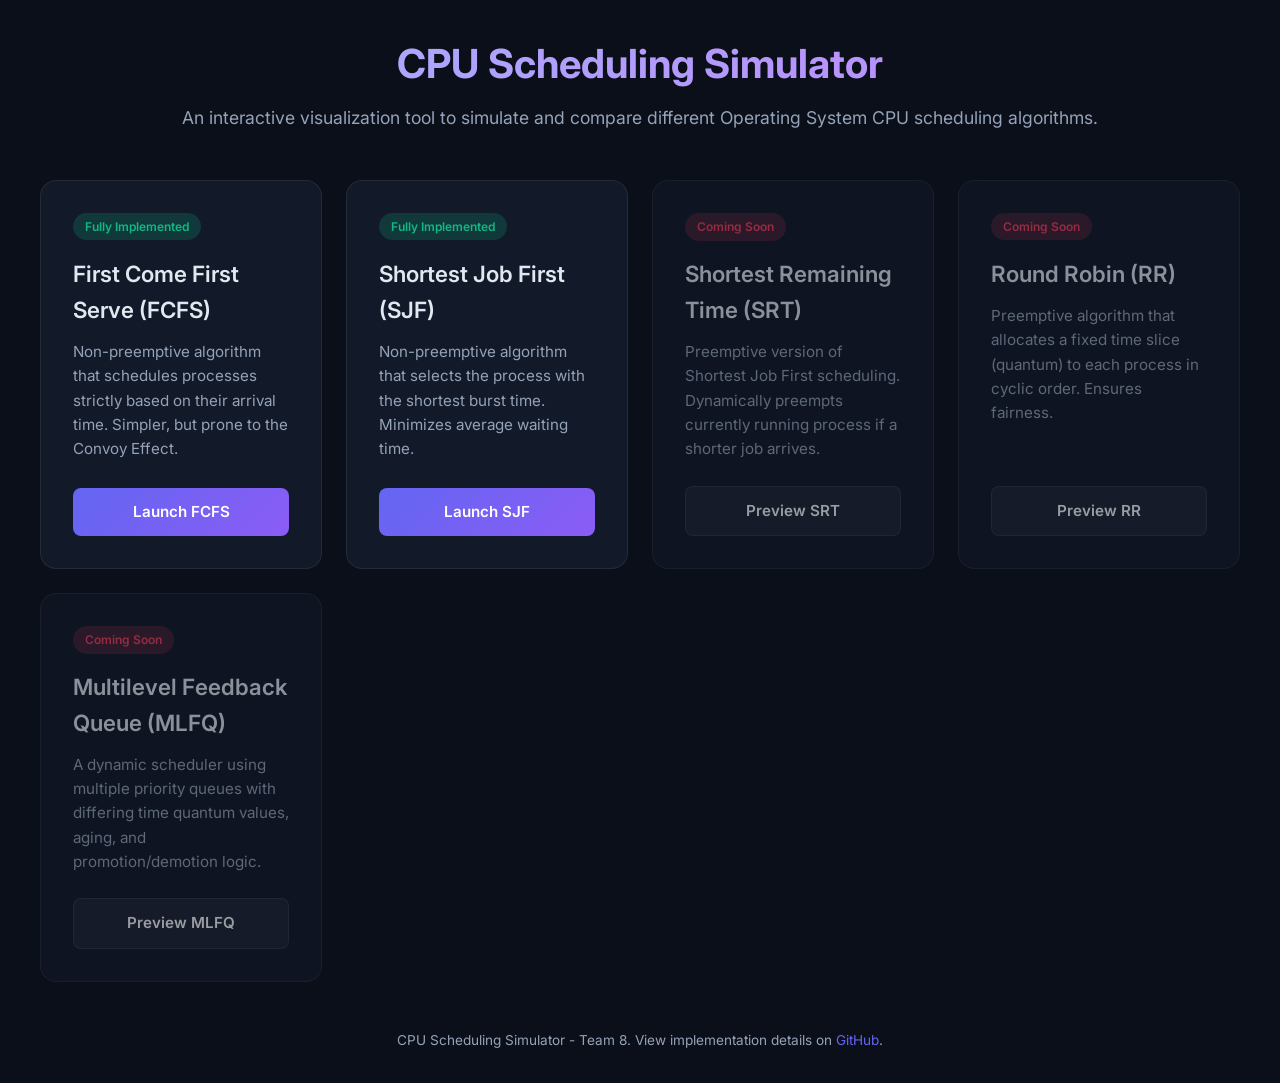
==== index.html @ c19ec9e0 "#" ====
<!DOCTYPE html>
<html lang="en">

<head>
    <meta charset="UTF-8">
    <meta name="viewport" content="width=device-width, initial-scale=1.0">
    <title>CPU Scheduling Simulator</title>
    <link rel="stylesheet" href="UI/style.css">
</head>

<body>
    <div class="container">
        <header>
            <h1>CPU Scheduling Simulator</h1>
            <p class="subtitle">An interactive visualization tool to simulate and compare different Operating System CPU
                scheduling algorithms.</p>
        </header>

        <main>
            <section class="grid-dashboard">
                <!-- FCFS Card -->
                <div class="card">
                    <div>
                        <span class="badge badge-active">Fully Implemented</span>
                        <h2 class="card-title">First Come First Serve (FCFS)</h2>
                        <p class="card-desc">Non-preemptive algorithm that schedules processes strictly based on their
                            arrival time. Simpler, but prone to the Convoy Effect.</p>
                    </div>
                    <a href="UI/FCFS.html" class="btn btn-primary">Launch FCFS</a>
                </div>

                <!-- SJF Card -->
                <div class="card">
                    <div>
                        <span class="badge badge-active">Fully Implemented</span>
                        <h2 class="card-title">Shortest Job First (SJF)</h2>
                        <p class="card-desc">Non-preemptive algorithm that selects the process with the shortest burst
                            time. Minimizes average waiting time.</p>
                    </div>
                    <a href="UI/SJF.html" class="btn btn-primary">Launch SJF</a>
                </div>

                <!-- SRT Card -->
                <div class="card disabled">
                    <div>
                        <span class="badge badge-soon">Coming Soon</span>
                        <h2 class="card-title">Shortest Remaining Time (SRT)</h2>
                        <p class="card-desc">Preemptive version of Shortest Job First scheduling. Dynamically preempts
                            currently running process if a shorter job arrives.</p>
                    </div>
                    <a href="UI/SRT.html" class="btn btn-secondary">Preview SRT</a>
                </div>

                <!-- RR Card -->
                <div class="card disabled">
                    <div>
                        <span class="badge badge-soon">Coming Soon</span>
                        <h2 class="card-title">Round Robin (RR)</h2>
                        <p class="card-desc">Preemptive algorithm that allocates a fixed time slice (quantum) to each
                            process in cyclic order. Ensures fairness.</p>
                    </div>
                    <a href="UI/RR.html" class="btn btn-secondary">Preview RR</a>
                </div>

                <!-- MLFQ Card -->
                <div class="card disabled">
                    <div>
                        <span class="badge badge-soon">Coming Soon</span>
                        <h2 class="card-title">Multilevel Feedback Queue (MLFQ)</h2>
                        <p class="card-desc">A dynamic scheduler using multiple priority queues with differing time
                            quantum values, aging, and promotion/demotion logic.</p>
                    </div>
                    <a href="UI/MLFQ.html" class="btn btn-secondary">Preview MLFQ</a>
                </div>
            </section>
        </main>

        <footer>
            <p>CPU Scheduling Simulator - Team 8. View implementation details on <a href="https://github.com/"
                    target="_blank">GitHub</a>.</p>
        </footer>
    </div>
</body>

</html>
---- UI/style.css ----
@import url('https://fonts.googleapis.com/css2?family=Inter:wght@300;400;500;600;700&display=swap');

:root {
    --bg-primary: #0b0f19;
    --bg-secondary: rgba(22, 30, 49, 0.7);
    --border-color: rgba(255, 255, 255, 0.08);
    --text-primary: #f8fafc;
    --text-secondary: #94a3b8;
    --accent-blue: #3b82f6;
    --accent-purple: #8b5cf6;
    --accent-indigo: #6366f1;
    --accent-emerald: #10b981;
    --accent-rose: #f43f5e;
    
    --card-gradient: linear-gradient(135deg, rgba(99, 102, 241, 0.15) 0%, rgba(139, 92, 246, 0.15) 100%);
    --button-gradient: linear-gradient(135deg, #6366f1 0%, #8b5cf6 100%);
}

* {
    box-sizing: border-box;
    margin: 0;
    padding: 0;
}

body {
    font-family: 'Inter', sans-serif;
    background-color: var(--bg-primary);
    color: var(--text-primary);
    line-height: 1.6;
    min-height: 100vh;
    padding: 2rem 1rem;
    display: flex;
    flex-direction: column;
    align-items: center;
}

.container {
    width: 100%;
    max-width: 1200px;
    margin: 0 auto;
}

/* Header & Typography */
header {
    text-align: center;
    margin-bottom: 3rem;
}

h1 {
    font-size: 2.5rem;
    font-weight: 700;
    background: linear-gradient(to right, #a5b4fc, #c084fc);
    -webkit-background-clip: text;
    -webkit-text-fill-color: transparent;
    margin-bottom: 0.5rem;
}

h2 {
    font-size: 1.8rem;
    color: #e2e8f0;
    margin-bottom: 1.5rem;
}

p.subtitle {
    color: var(--text-secondary);
    font-size: 1.1rem;
}

/* Back Button */
.btn-back {
    display: inline-flex;
    align-items: center;
    text-decoration: none;
    color: var(--text-secondary);
    font-weight: 500;
    margin-bottom: 1.5rem;
    transition: color 0.2s ease;
}

.btn-back:hover {
    color: var(--text-primary);
}

.btn-back svg {
    margin-right: 0.5rem;
    width: 18px;
    height: 18px;
}

/* Cards & Layout */
.grid-dashboard {
    display: grid;
    grid-template-columns: repeat(auto-fit, minmax(280px, 1fr));
    gap: 1.5rem;
    margin-top: 2rem;
}

.card {
    background: var(--bg-secondary);
    backdrop-filter: blur(12px);
    -webkit-backdrop-filter: blur(12px);
    border: 1px solid var(--border-color);
    border-radius: 16px;
    padding: 2rem;
    transition: transform 0.3s ease, border-color 0.3s ease, box-shadow 0.3s ease;
    display: flex;
    flex-direction: column;
    justify-content: space-between;
}

.card:hover {
    transform: translateY(-5px);
    border-color: rgba(99, 102, 241, 0.4);
    box-shadow: 0 10px 30px rgba(99, 102, 241, 0.1);
}

.card.disabled {
    opacity: 0.6;
}

.card.disabled:hover {
    transform: none;
    border-color: var(--border-color);
    box-shadow: none;
}

.card-title {
    font-size: 1.4rem;
    font-weight: 600;
    margin-bottom: 0.75rem;
    color: #e2e8f0;
}

.card-desc {
    color: var(--text-secondary);
    font-size: 0.95rem;
    margin-bottom: 1.5rem;
    flex-grow: 1;
}

.badge {
    display: inline-block;
    padding: 0.25rem 0.75rem;
    border-radius: 9999px;
    font-size: 0.75rem;
    font-weight: 600;
    margin-bottom: 1rem;
    align-self: flex-start;
}

.badge-active {
    background-color: rgba(16, 185, 129, 0.2);
    color: var(--accent-emerald);
}

.badge-soon {
    background-color: rgba(244, 63, 94, 0.2);
    color: var(--accent-rose);
}

/* Form Styles */
.form-section {
    background: var(--bg-secondary);
    backdrop-filter: blur(12px);
    border: 1px solid var(--border-color);
    border-radius: 16px;
    padding: 2rem;
    margin-bottom: 2rem;
}

.form-row {
    display: flex;
    flex-wrap: wrap;
    gap: 1rem;
    align-items: flex-end;
    margin-bottom: 1.5rem;
}

.form-group {
    display: flex;
    flex-direction: column;
    flex: 1;
    min-width: 150px;
}

label {
    font-size: 0.85rem;
    font-weight: 500;
    color: var(--text-secondary);
    margin-bottom: 0.5rem;
}

input {
    background: rgba(15, 23, 42, 0.6);
    border: 1px solid var(--border-color);
    border-radius: 8px;
    padding: 0.75rem 1rem;
    color: var(--text-primary);
    font-family: inherit;
    font-size: 0.95rem;
    transition: border-color 0.2s, box-shadow 0.2s;
}

input:focus {
    outline: none;
    border-color: var(--accent-indigo);
    box-shadow: 0 0 0 3px rgba(99, 102, 241, 0.25);
}

/* Buttons */
.btn {
    display: inline-flex;
    align-items: center;
    justify-content: center;
    padding: 0.75rem 1.5rem;
    border-radius: 8px;
    font-weight: 600;
    font-size: 0.95rem;
    cursor: pointer;
    transition: all 0.2s ease;
    border: none;
    text-decoration: none;
}

.btn-primary {
    background: var(--button-gradient);
    color: white;
}

.btn-primary:hover {
    opacity: 0.9;
    transform: translateY(-1px);
}

.btn-secondary {
    background: rgba(255, 255, 255, 0.05);
    border: 1px solid var(--border-color);
    color: var(--text-primary);
}

.btn-secondary:hover {
    background: rgba(255, 255, 255, 0.1);
    transform: translateY(-1px);
}

.btn-danger {
    background: rgba(244, 63, 94, 0.2);
    border: 1px solid rgba(244, 63, 94, 0.4);
    color: #fda4af;
}

.btn-danger:hover {
    background: rgba(244, 63, 94, 0.3);
}

/* Process Input List */
.process-list-table {
    width: 100%;
    border-collapse: collapse;
    margin-top: 1rem;
}

.process-list-table th, .process-list-table td {
    padding: 0.75rem 1rem;
    text-align: left;
    border-bottom: 1px solid var(--border-color);
}

.process-list-table th {
    color: var(--text-secondary);
    font-weight: 600;
    font-size: 0.85rem;
    text-transform: uppercase;
}

/* Gantt Chart */
.gantt-section {
    background: var(--bg-secondary);
    backdrop-filter: blur(12px);
    border: 1px solid var(--border-color);
    border-radius: 16px;
    padding: 2rem;
    margin-bottom: 2rem;
    overflow-x: auto;
}

.gantt-chart-container {
    display: flex;
    flex-direction: column;
    margin-top: 1.5rem;
    min-width: 600px;
}

.gantt-timeline {
    display: flex;
    border: 1px solid var(--border-color);
    border-radius: 8px;
    overflow: hidden;
    background: rgba(15, 23, 42, 0.4);
}

.gantt-block {
    display: flex;
    flex-direction: column;
    align-items: center;
    justify-content: center;
    color: white;
    font-weight: 600;
    font-size: 0.9rem;
    padding: 1.25rem 0;
    min-height: 60px;
    position: relative;
    border-right: 1px solid rgba(255, 255, 255, 0.1);
}

.gantt-block.idle {
    background: rgba(255, 255, 255, 0.05);
    color: var(--text-secondary);
    font-weight: 400;
    font-style: italic;
}

.gantt-time-labels {
    display: flex;
    position: relative;
    height: 25px;
    margin-top: 5px;
}

.gantt-time-label {
    position: absolute;
    transform: translateX(-50%);
    font-size: 0.8rem;
    color: var(--text-secondary);
    font-weight: 500;
}

/* Results Table */
.results-section {
    background: var(--bg-secondary);
    backdrop-filter: blur(12px);
    border: 1px solid var(--border-color);
    border-radius: 16px;
    padding: 2rem;
    margin-bottom: 2rem;
}

.results-table {
    width: 100%;
    border-collapse: collapse;
    margin-top: 1.5rem;
}

.results-table th, .results-table td {
    padding: 1rem;
    text-align: center;
    border-bottom: 1px solid var(--border-color);
}

.results-table th {
    background: rgba(15, 23, 42, 0.4);
    color: var(--text-secondary);
    font-weight: 600;
}

.results-table tr:hover td {
    background: rgba(255, 255, 255, 0.02);
}

.metrics-summary-cards {
    display: grid;
    grid-template-columns: repeat(auto-fit, minmax(220px, 1fr));
    gap: 1.5rem;
    margin-top: 2rem;
}

.metric-summary-card {
    background: rgba(15, 23, 42, 0.4);
    border: 1px solid var(--border-color);
    border-radius: 12px;
    padding: 1.5rem;
    text-align: center;
}

.metric-summary-value {
    font-size: 2rem;
    font-weight: 700;
    color: var(--accent-indigo);
    margin-top: 0.5rem;
}

/* Footer */
footer {
    margin-top: auto;
    text-align: center;
    padding-top: 3rem;
    color: var(--text-secondary);
    font-size: 0.85rem;
}

footer a {
    color: var(--accent-indigo);
    text-decoration: none;
}
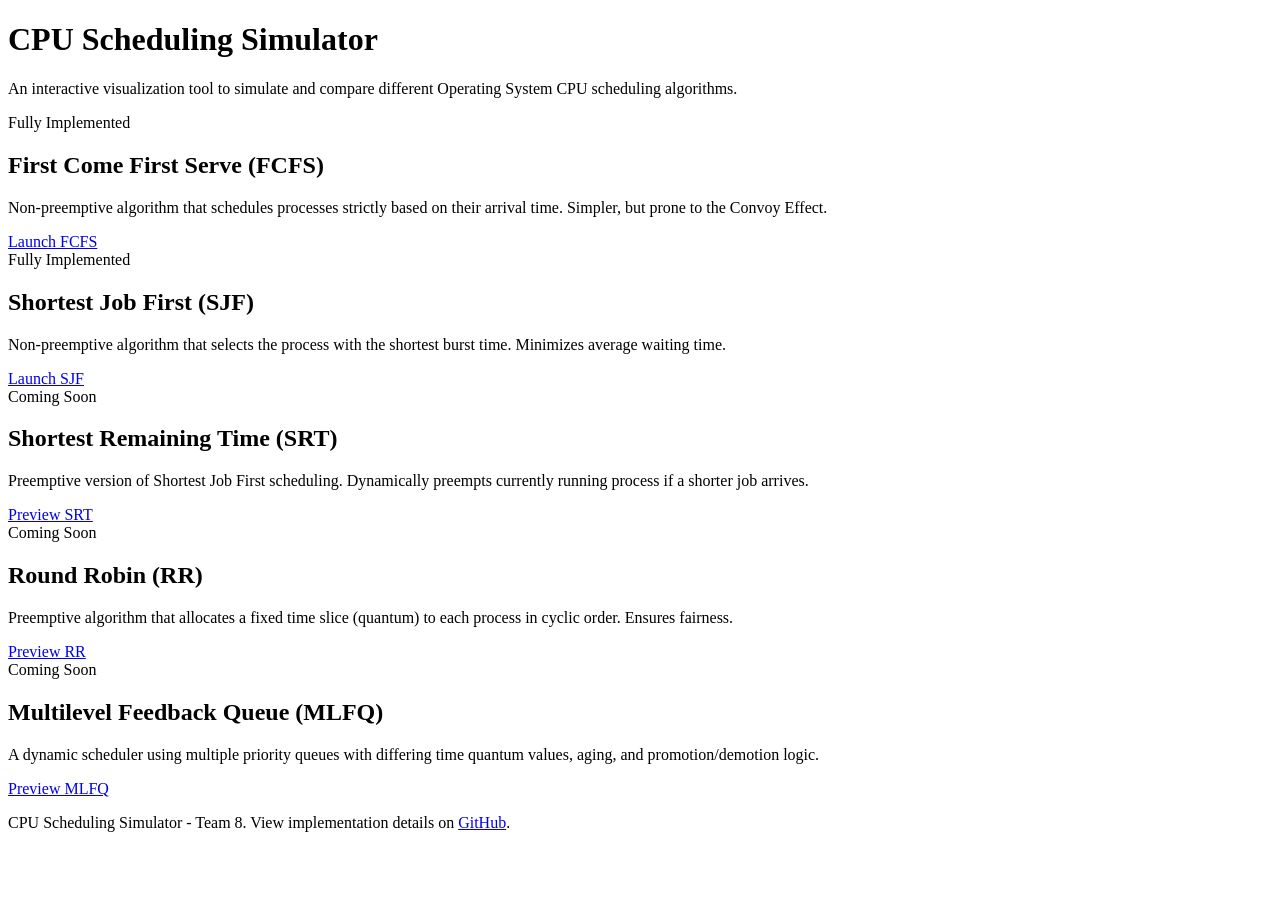
==== commit d0237834: "#" ====
--- a/index.html
+++ b/index.html
@@ -5,7 +5,7 @@
     <meta charset="UTF-8">
     <meta name="viewport" content="width=device-width, initial-scale=1.0">
     <title>CPU Scheduling Simulator</title>
-    <link rel="stylesheet" href="UI/style.css">
+    <link rel="stylesheet" href="ui/style.css">
 </head>
 
 <body>
@@ -26,7 +26,7 @@
                         <p class="card-desc">Non-preemptive algorithm that schedules processes strictly based on their
                             arrival time. Simpler, but prone to the Convoy Effect.</p>
                     </div>
-                    <a href="UI/FCFS.html" class="btn btn-primary">Launch FCFS</a>
+                    <a href="ui/FCFS.html" class="btn btn-primary">Launch FCFS</a>
                 </div>
 
                 <!-- SJF Card -->
@@ -37,7 +37,7 @@
                         <p class="card-desc">Non-preemptive algorithm that selects the process with the shortest burst
                             time. Minimizes average waiting time.</p>
                     </div>
-                    <a href="UI/SJF.html" class="btn btn-primary">Launch SJF</a>
+                    <a href="ui/SJF.html" class="btn btn-primary">Launch SJF</a>
                 </div>
 
                 <!-- SRT Card -->
@@ -48,7 +48,7 @@
                         <p class="card-desc">Preemptive version of Shortest Job First scheduling. Dynamically preempts
                             currently running process if a shorter job arrives.</p>
                     </div>
-                    <a href="UI/SRT.html" class="btn btn-secondary">Preview SRT</a>
+                    <a href="ui/SRT.html" class="btn btn-secondary">Preview SRT</a>
                 </div>
 
                 <!-- RR Card -->
@@ -59,7 +59,7 @@
                         <p class="card-desc">Preemptive algorithm that allocates a fixed time slice (quantum) to each
                             process in cyclic order. Ensures fairness.</p>
                     </div>
-                    <a href="UI/RR.html" class="btn btn-secondary">Preview RR</a>
+                    <a href="ui/RR.html" class="btn btn-secondary">Preview RR</a>
                 </div>
 
                 <!-- MLFQ Card -->
@@ -70,7 +70,7 @@
                         <p class="card-desc">A dynamic scheduler using multiple priority queues with differing time
                             quantum values, aging, and promotion/demotion logic.</p>
                     </div>
-                    <a href="UI/MLFQ.html" class="btn btn-secondary">Preview MLFQ</a>
+                    <a href="ui/MLFQ.html" class="btn btn-secondary">Preview MLFQ</a>
                 </div>
             </section>
         </main>
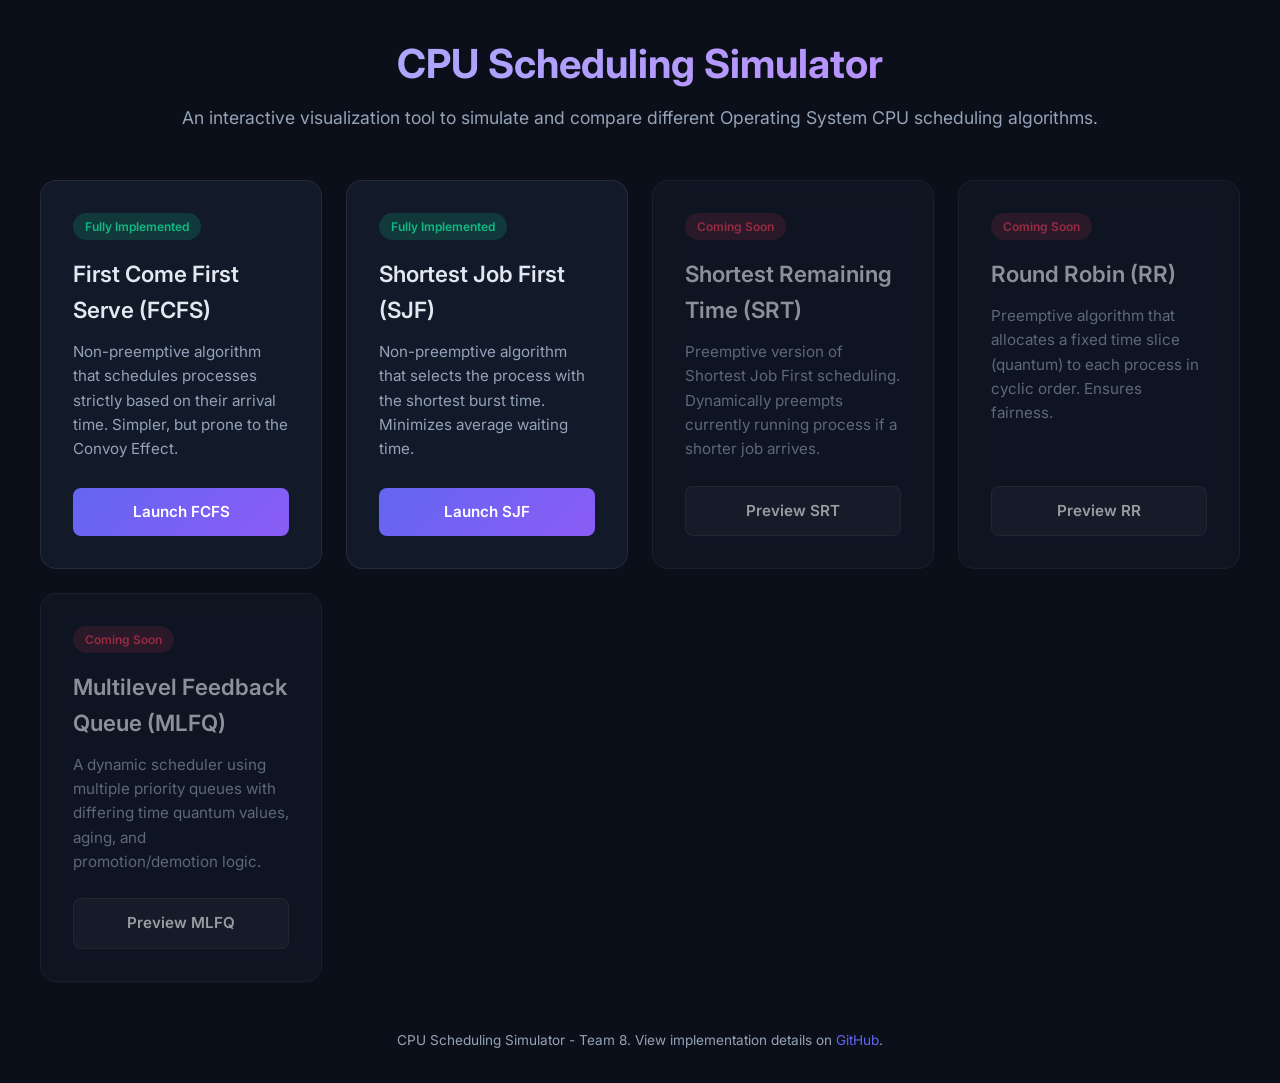
==== commit 9512d803: "#" ====
--- a/index.html
+++ b/index.html
@@ -5,7 +5,7 @@
     <meta charset="UTF-8">
     <meta name="viewport" content="width=device-width, initial-scale=1.0">
     <title>CPU Scheduling Simulator</title>
-    <link rel="stylesheet" href="ui/style.css">
+    <link rel="stylesheet" href="UI/style.css">
 </head>
 
 <body>
@@ -26,7 +26,7 @@
                         <p class="card-desc">Non-preemptive algorithm that schedules processes strictly based on their
                             arrival time. Simpler, but prone to the Convoy Effect.</p>
                     </div>
-                    <a href="ui/FCFS.html" class="btn btn-primary">Launch FCFS</a>
+                    <a href="UI/FCFS.html" class="btn btn-primary">Launch FCFS</a>
                 </div>
 
                 <!-- SJF Card -->
@@ -37,7 +37,7 @@
                         <p class="card-desc">Non-preemptive algorithm that selects the process with the shortest burst
                             time. Minimizes average waiting time.</p>
                     </div>
-                    <a href="ui/SJF.html" class="btn btn-primary">Launch SJF</a>
+                    <a href="UI/SJF.html" class="btn btn-primary">Launch SJF</a>
                 </div>
 
                 <!-- SRT Card -->
@@ -48,7 +48,7 @@
                         <p class="card-desc">Preemptive version of Shortest Job First scheduling. Dynamically preempts
                             currently running process if a shorter job arrives.</p>
                     </div>
-                    <a href="ui/SRT.html" class="btn btn-secondary">Preview SRT</a>
+                    <a href="UI/SRT.html" class="btn btn-secondary">Preview SRT</a>
                 </div>
 
                 <!-- RR Card -->
@@ -59,7 +59,7 @@
                         <p class="card-desc">Preemptive algorithm that allocates a fixed time slice (quantum) to each
                             process in cyclic order. Ensures fairness.</p>
                     </div>
-                    <a href="ui/RR.html" class="btn btn-secondary">Preview RR</a>
+                    <a href="UI/RR.html" class="btn btn-secondary">Preview RR</a>
                 </div>
 
                 <!-- MLFQ Card -->
@@ -70,7 +70,7 @@
                         <p class="card-desc">A dynamic scheduler using multiple priority queues with differing time
                             quantum values, aging, and promotion/demotion logic.</p>
                     </div>
-                    <a href="ui/MLFQ.html" class="btn btn-secondary">Preview MLFQ</a>
+                    <a href="UI/MLFQ.html" class="btn btn-secondary">Preview MLFQ</a>
                 </div>
             </section>
         </main>
--- a/UI/style.css
+++ b/UI/style.css
@@ -0,0 +1,404 @@
+@import url('https://fonts.googleapis.com/css2?family=Inter:wght@300;400;500;600;700&display=swap');
+
+:root {
+    --bg-primary: #0b0f19;
+    --bg-secondary: rgba(22, 30, 49, 0.7);
+    --border-color: rgba(255, 255, 255, 0.08);
+    --text-primary: #f8fafc;
+    --text-secondary: #94a3b8;
+    --accent-blue: #3b82f6;
+    --accent-purple: #8b5cf6;
+    --accent-indigo: #6366f1;
+    --accent-emerald: #10b981;
+    --accent-rose: #f43f5e;
+    
+    --card-gradient: linear-gradient(135deg, rgba(99, 102, 241, 0.15) 0%, rgba(139, 92, 246, 0.15) 100%);
+    --button-gradient: linear-gradient(135deg, #6366f1 0%, #8b5cf6 100%);
+}
+
+* {
+    box-sizing: border-box;
+    margin: 0;
+    padding: 0;
+}
+
+body {
+    font-family: 'Inter', sans-serif;
+    background-color: var(--bg-primary);
+    color: var(--text-primary);
+    line-height: 1.6;
+    min-height: 100vh;
+    padding: 2rem 1rem;
+    display: flex;
+    flex-direction: column;
+    align-items: center;
+}
+
+.container {
+    width: 100%;
+    max-width: 1200px;
+    margin: 0 auto;
+}
+
+/* Header & Typography */
+header {
+    text-align: center;
+    margin-bottom: 3rem;
+}
+
+h1 {
+    font-size: 2.5rem;
+    font-weight: 700;
+    background: linear-gradient(to right, #a5b4fc, #c084fc);
+    -webkit-background-clip: text;
+    -webkit-text-fill-color: transparent;
+    margin-bottom: 0.5rem;
+}
+
+h2 {
+    font-size: 1.8rem;
+    color: #e2e8f0;
+    margin-bottom: 1.5rem;
+}
+
+p.subtitle {
+    color: var(--text-secondary);
+    font-size: 1.1rem;
+}
+
+/* Back Button */
+.btn-back {
+    display: inline-flex;
+    align-items: center;
+    text-decoration: none;
+    color: var(--text-secondary);
+    font-weight: 500;
+    margin-bottom: 1.5rem;
+    transition: color 0.2s ease;
+}
+
+.btn-back:hover {
+    color: var(--text-primary);
+}
+
+.btn-back svg {
+    margin-right: 0.5rem;
+    width: 18px;
+    height: 18px;
+}
+
+/* Cards & Layout */
+.grid-dashboard {
+    display: grid;
+    grid-template-columns: repeat(auto-fit, minmax(280px, 1fr));
+    gap: 1.5rem;
+    margin-top: 2rem;
+}
+
+.card {
+    background: var(--bg-secondary);
+    backdrop-filter: blur(12px);
+    -webkit-backdrop-filter: blur(12px);
+    border: 1px solid var(--border-color);
+    border-radius: 16px;
+    padding: 2rem;
+    transition: transform 0.3s ease, border-color 0.3s ease, box-shadow 0.3s ease;
+    display: flex;
+    flex-direction: column;
+    justify-content: space-between;
+}
+
+.card:hover {
+    transform: translateY(-5px);
+    border-color: rgba(99, 102, 241, 0.4);
+    box-shadow: 0 10px 30px rgba(99, 102, 241, 0.1);
+}
+
+.card.disabled {
+    opacity: 0.6;
+}
+
+.card.disabled:hover {
+    transform: none;
+    border-color: var(--border-color);
+    box-shadow: none;
+}
+
+.card-title {
+    font-size: 1.4rem;
+    font-weight: 600;
+    margin-bottom: 0.75rem;
+    color: #e2e8f0;
+}
+
+.card-desc {
+    color: var(--text-secondary);
+    font-size: 0.95rem;
+    margin-bottom: 1.5rem;
+    flex-grow: 1;
+}
+
+.badge {
+    display: inline-block;
+    padding: 0.25rem 0.75rem;
+    border-radius: 9999px;
+    font-size: 0.75rem;
+    font-weight: 600;
+    margin-bottom: 1rem;
+    align-self: flex-start;
+}
+
+.badge-active {
+    background-color: rgba(16, 185, 129, 0.2);
+    color: var(--accent-emerald);
+}
+
+.badge-soon {
+    background-color: rgba(244, 63, 94, 0.2);
+    color: var(--accent-rose);
+}
+
+/* Form Styles */
+.form-section {
+    background: var(--bg-secondary);
+    backdrop-filter: blur(12px);
+    border: 1px solid var(--border-color);
+    border-radius: 16px;
+    padding: 2rem;
+    margin-bottom: 2rem;
+}
+
+.form-row {
+    display: flex;
+    flex-wrap: wrap;
+    gap: 1rem;
+    align-items: flex-end;
+    margin-bottom: 1.5rem;
+}
+
+.form-group {
+    display: flex;
+    flex-direction: column;
+    flex: 1;
+    min-width: 150px;
+}
+
+label {
+    font-size: 0.85rem;
+    font-weight: 500;
+    color: var(--text-secondary);
+    margin-bottom: 0.5rem;
+}
+
+input {
+    background: rgba(15, 23, 42, 0.6);
+    border: 1px solid var(--border-color);
+    border-radius: 8px;
+    padding: 0.75rem 1rem;
+    color: var(--text-primary);
+    font-family: inherit;
+    font-size: 0.95rem;
+    transition: border-color 0.2s, box-shadow 0.2s;
+}
+
+input:focus {
+    outline: none;
+    border-color: var(--accent-indigo);
+    box-shadow: 0 0 0 3px rgba(99, 102, 241, 0.25);
+}
+
+/* Buttons */
+.btn {
+    display: inline-flex;
+    align-items: center;
+    justify-content: center;
+    padding: 0.75rem 1.5rem;
+    border-radius: 8px;
+    font-weight: 600;
+    font-size: 0.95rem;
+    cursor: pointer;
+    transition: all 0.2s ease;
+    border: none;
+    text-decoration: none;
+}
+
+.btn-primary {
+    background: var(--button-gradient);
+    color: white;
+}
+
+.btn-primary:hover {
+    opacity: 0.9;
+    transform: translateY(-1px);
+}
+
+.btn-secondary {
+    background: rgba(255, 255, 255, 0.05);
+    border: 1px solid var(--border-color);
+    color: var(--text-primary);
+}
+
+.btn-secondary:hover {
+    background: rgba(255, 255, 255, 0.1);
+    transform: translateY(-1px);
+}
+
+.btn-danger {
+    background: rgba(244, 63, 94, 0.2);
+    border: 1px solid rgba(244, 63, 94, 0.4);
+    color: #fda4af;
+}
+
+.btn-danger:hover {
+    background: rgba(244, 63, 94, 0.3);
+}
+
+/* Process Input List */
+.process-list-table {
+    width: 100%;
+    border-collapse: collapse;
+    margin-top: 1rem;
+}
+
+.process-list-table th, .process-list-table td {
+    padding: 0.75rem 1rem;
+    text-align: left;
+    border-bottom: 1px solid var(--border-color);
+}
+
+.process-list-table th {
+    color: var(--text-secondary);
+    font-weight: 600;
+    font-size: 0.85rem;
+    text-transform: uppercase;
+}
+
+/* Gantt Chart */
+.gantt-section {
+    background: var(--bg-secondary);
+    backdrop-filter: blur(12px);
+    border: 1px solid var(--border-color);
+    border-radius: 16px;
+    padding: 2rem;
+    margin-bottom: 2rem;
+    overflow-x: auto;
+}
+
+.gantt-chart-container {
+    display: flex;
+    flex-direction: column;
+    margin-top: 1.5rem;
+    min-width: 600px;
+}
+
+.gantt-timeline {
+    display: flex;
+    border: 1px solid var(--border-color);
+    border-radius: 8px;
+    overflow: hidden;
+    background: rgba(15, 23, 42, 0.4);
+}
+
+.gantt-block {
+    display: flex;
+    flex-direction: column;
+    align-items: center;
+    justify-content: center;
+    color: white;
+    font-weight: 600;
+    font-size: 0.9rem;
+    padding: 1.25rem 0;
+    min-height: 60px;
+    position: relative;
+    border-right: 1px solid rgba(255, 255, 255, 0.1);
+}
+
+.gantt-block.idle {
+    background: rgba(255, 255, 255, 0.05);
+    color: var(--text-secondary);
+    font-weight: 400;
+    font-style: italic;
+}
+
+.gantt-time-labels {
+    display: flex;
+    position: relative;
+    height: 25px;
+    margin-top: 5px;
+}
+
+.gantt-time-label {
+    position: absolute;
+    transform: translateX(-50%);
+    font-size: 0.8rem;
+    color: var(--text-secondary);
+    font-weight: 500;
+}
+
+/* Results Table */
+.results-section {
+    background: var(--bg-secondary);
+    backdrop-filter: blur(12px);
+    border: 1px solid var(--border-color);
+    border-radius: 16px;
+    padding: 2rem;
+    margin-bottom: 2rem;
+}
+
+.results-table {
+    width: 100%;
+    border-collapse: collapse;
+    margin-top: 1.5rem;
+}
+
+.results-table th, .results-table td {
+    padding: 1rem;
+    text-align: center;
+    border-bottom: 1px solid var(--border-color);
+}
+
+.results-table th {
+    background: rgba(15, 23, 42, 0.4);
+    color: var(--text-secondary);
+    font-weight: 600;
+}
+
+.results-table tr:hover td {
+    background: rgba(255, 255, 255, 0.02);
+}
+
+.metrics-summary-cards {
+    display: grid;
+    grid-template-columns: repeat(auto-fit, minmax(220px, 1fr));
+    gap: 1.5rem;
+    margin-top: 2rem;
+}
+
+.metric-summary-card {
+    background: rgba(15, 23, 42, 0.4);
+    border: 1px solid var(--border-color);
+    border-radius: 12px;
+    padding: 1.5rem;
+    text-align: center;
+}
+
+.metric-summary-value {
+    font-size: 2rem;
+    font-weight: 700;
+    color: var(--accent-indigo);
+    margin-top: 0.5rem;
+}
+
+/* Footer */
+footer {
+    margin-top: auto;
+    text-align: center;
+    padding-top: 3rem;
+    color: var(--text-secondary);
+    font-size: 0.85rem;
+}
+
+footer a {
+    color: var(--accent-indigo);
+    text-decoration: none;
+}
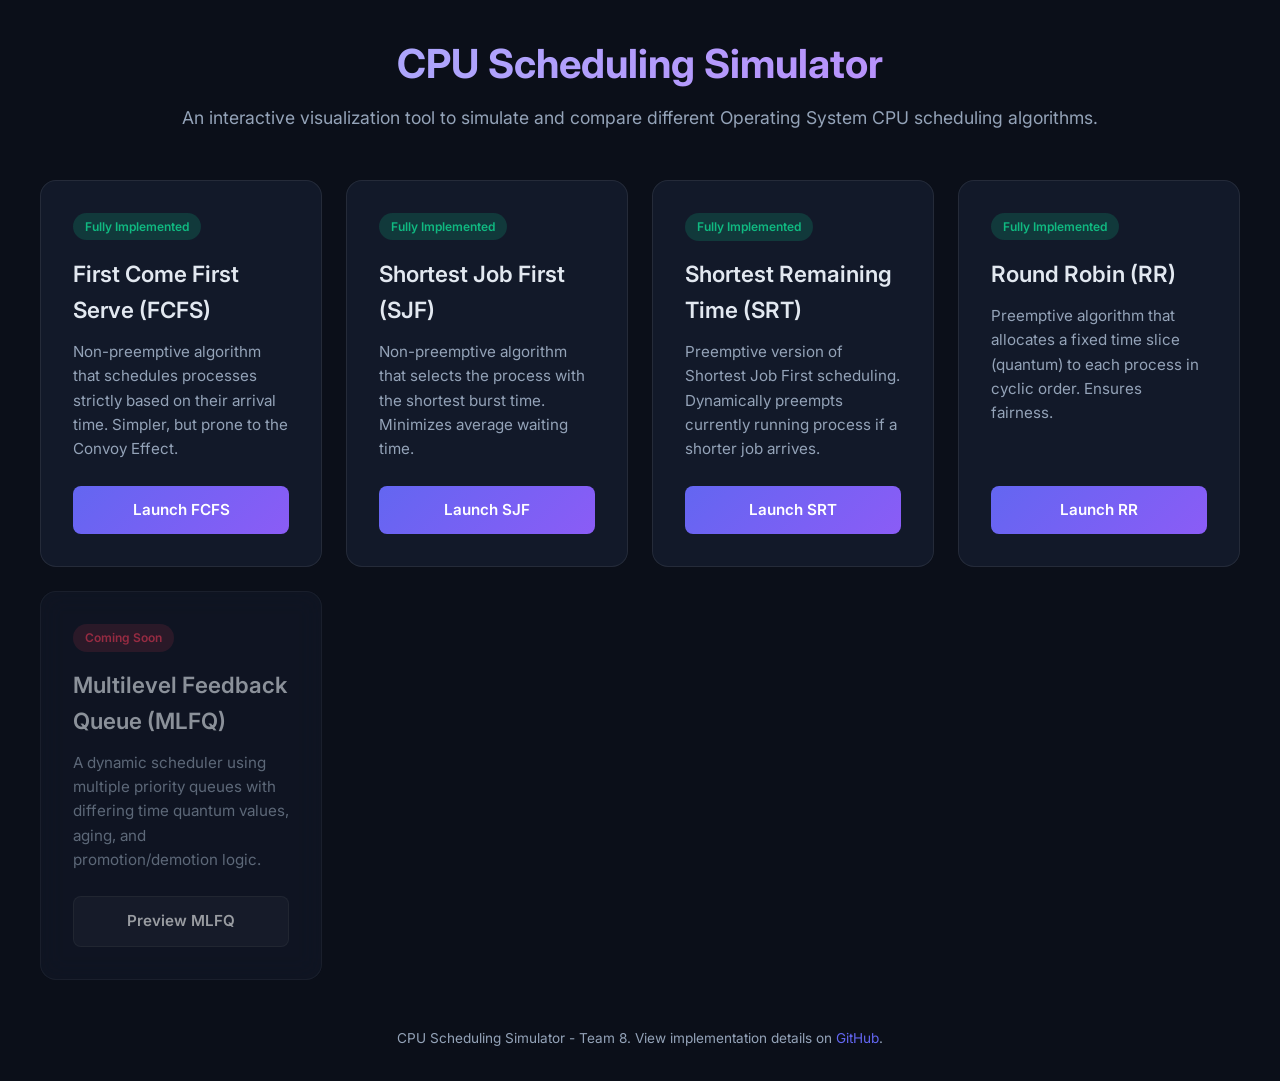
==== commit a6b07967: "Finish" ====
--- a/index.html
+++ b/index.html
@@ -26,7 +26,7 @@
                         <p class="card-desc">Non-preemptive algorithm that schedules processes strictly based on their
                             arrival time. Simpler, but prone to the Convoy Effect.</p>
                     </div>
-                    <a href="UI/FCFS.html" class="btn btn-primary">Launch FCFS</a>
+                    <a href="FCFS.html" class="btn btn-primary">Launch FCFS</a>
                 </div>
 
                 <!-- SJF Card -->
@@ -37,29 +37,29 @@
                         <p class="card-desc">Non-preemptive algorithm that selects the process with the shortest burst
                             time. Minimizes average waiting time.</p>
                     </div>
-                    <a href="UI/SJF.html" class="btn btn-primary">Launch SJF</a>
+                    <a href="SJF.html" class="btn btn-primary">Launch SJF</a>
                 </div>
 
                 <!-- SRT Card -->
-                <div class="card disabled">
+                <div class="card">
                     <div>
-                        <span class="badge badge-soon">Coming Soon</span>
+                        <span class="badge badge-active">Fully Implemented</span>
                         <h2 class="card-title">Shortest Remaining Time (SRT)</h2>
                         <p class="card-desc">Preemptive version of Shortest Job First scheduling. Dynamically preempts
                             currently running process if a shorter job arrives.</p>
                     </div>
-                    <a href="UI/SRT.html" class="btn btn-secondary">Preview SRT</a>
+                    <a href="UI/SRT.html" class="btn btn-primary">Launch SRT</a>
                 </div>
 
                 <!-- RR Card -->
-                <div class="card disabled">
+                <div class="card">
                     <div>
-                        <span class="badge badge-soon">Coming Soon</span>
+                        <span class="badge badge-active">Fully Implemented</span>
                         <h2 class="card-title">Round Robin (RR)</h2>
                         <p class="card-desc">Preemptive algorithm that allocates a fixed time slice (quantum) to each
                             process in cyclic order. Ensures fairness.</p>
                     </div>
-                    <a href="UI/RR.html" class="btn btn-secondary">Preview RR</a>
+                    <a href="UI/RR.html" class="btn btn-primary">Launch RR</a>
                 </div>
 
                 <!-- MLFQ Card -->
@@ -70,7 +70,7 @@
                         <p class="card-desc">A dynamic scheduler using multiple priority queues with differing time
                             quantum values, aging, and promotion/demotion logic.</p>
                     </div>
-                    <a href="UI/MLFQ.html" class="btn btn-secondary">Preview MLFQ</a>
+                    <a href="MLFQ.html" class="btn btn-secondary">Preview MLFQ</a>
                 </div>
             </section>
         </main>
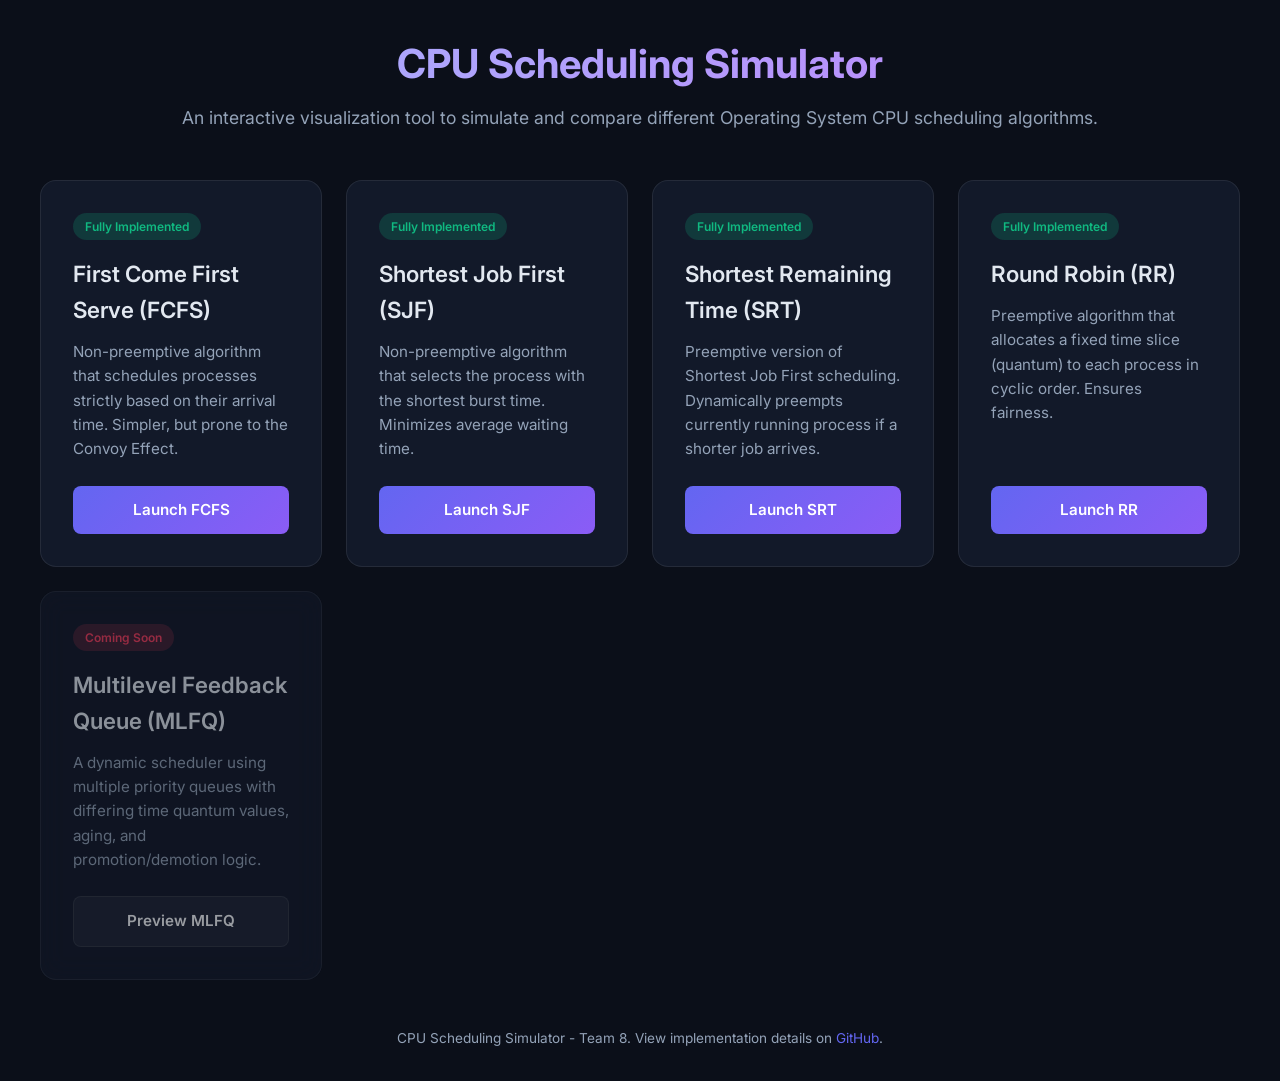
==== commit e2516f18: "Merge branch 'RR_n_SRT'" ====
--- a/index.html
+++ b/index.html
@@ -26,7 +26,7 @@
                         <p class="card-desc">Non-preemptive algorithm that schedules processes strictly based on their
                             arrival time. Simpler, but prone to the Convoy Effect.</p>
                     </div>
-                    <a href="FCFS.html" class="btn btn-primary">Launch FCFS</a>
+                    <a href="UI/FCFS.html" class="btn btn-primary">Launch FCFS</a>
                 </div>
 
                 <!-- SJF Card -->
@@ -37,7 +37,7 @@
                         <p class="card-desc">Non-preemptive algorithm that selects the process with the shortest burst
                             time. Minimizes average waiting time.</p>
                     </div>
-                    <a href="SJF.html" class="btn btn-primary">Launch SJF</a>
+                    <a href="UI/SJF.html" class="btn btn-primary">Launch SJF</a>
                 </div>
 
                 <!-- SRT Card -->
@@ -70,7 +70,7 @@
                         <p class="card-desc">A dynamic scheduler using multiple priority queues with differing time
                             quantum values, aging, and promotion/demotion logic.</p>
                     </div>
-                    <a href="MLFQ.html" class="btn btn-secondary">Preview MLFQ</a>
+                    <a href="UI/MLFQ.html" class="btn btn-secondary">Preview MLFQ</a>
                 </div>
             </section>
         </main>
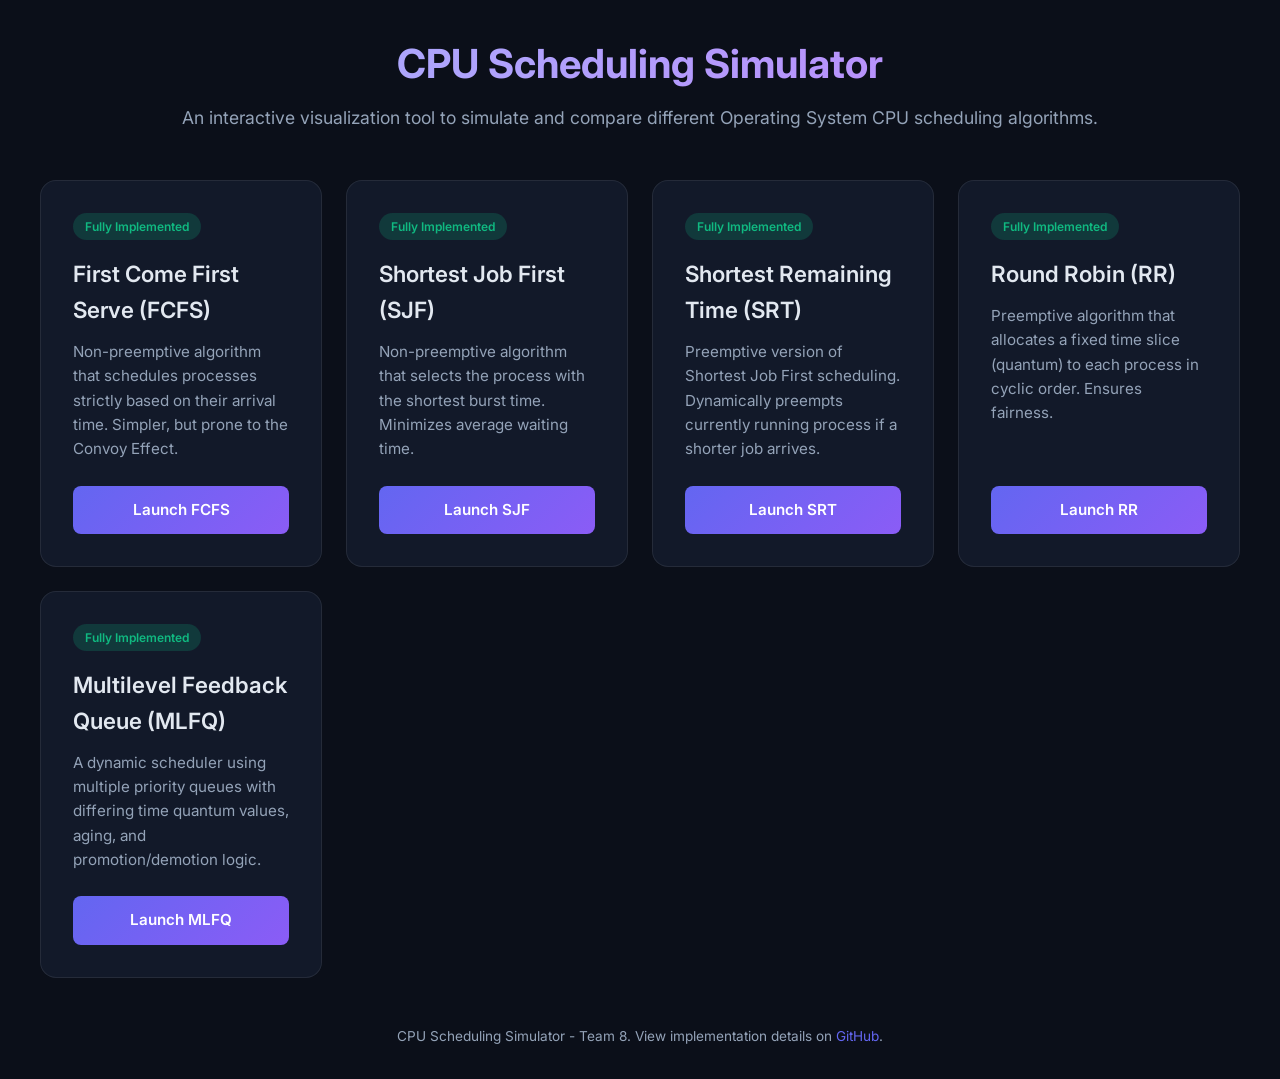
==== commit fac5c0d7: "adding mlfq" ====
--- a/index.html
+++ b/index.html
@@ -63,14 +63,14 @@
                 </div>
 
                 <!-- MLFQ Card -->
-                <div class="card disabled">
+                <div class="card">
                     <div>
-                        <span class="badge badge-soon">Coming Soon</span>
+                        <span class="badge badge-active">Fully Implemented</span>
                         <h2 class="card-title">Multilevel Feedback Queue (MLFQ)</h2>
                         <p class="card-desc">A dynamic scheduler using multiple priority queues with differing time
                             quantum values, aging, and promotion/demotion logic.</p>
                     </div>
-                    <a href="UI/MLFQ.html" class="btn btn-secondary">Preview MLFQ</a>
+                    <a href="UI/MLFQ.html" class="btn btn-primary">Launch MLFQ</a>
                 </div>
             </section>
         </main>
